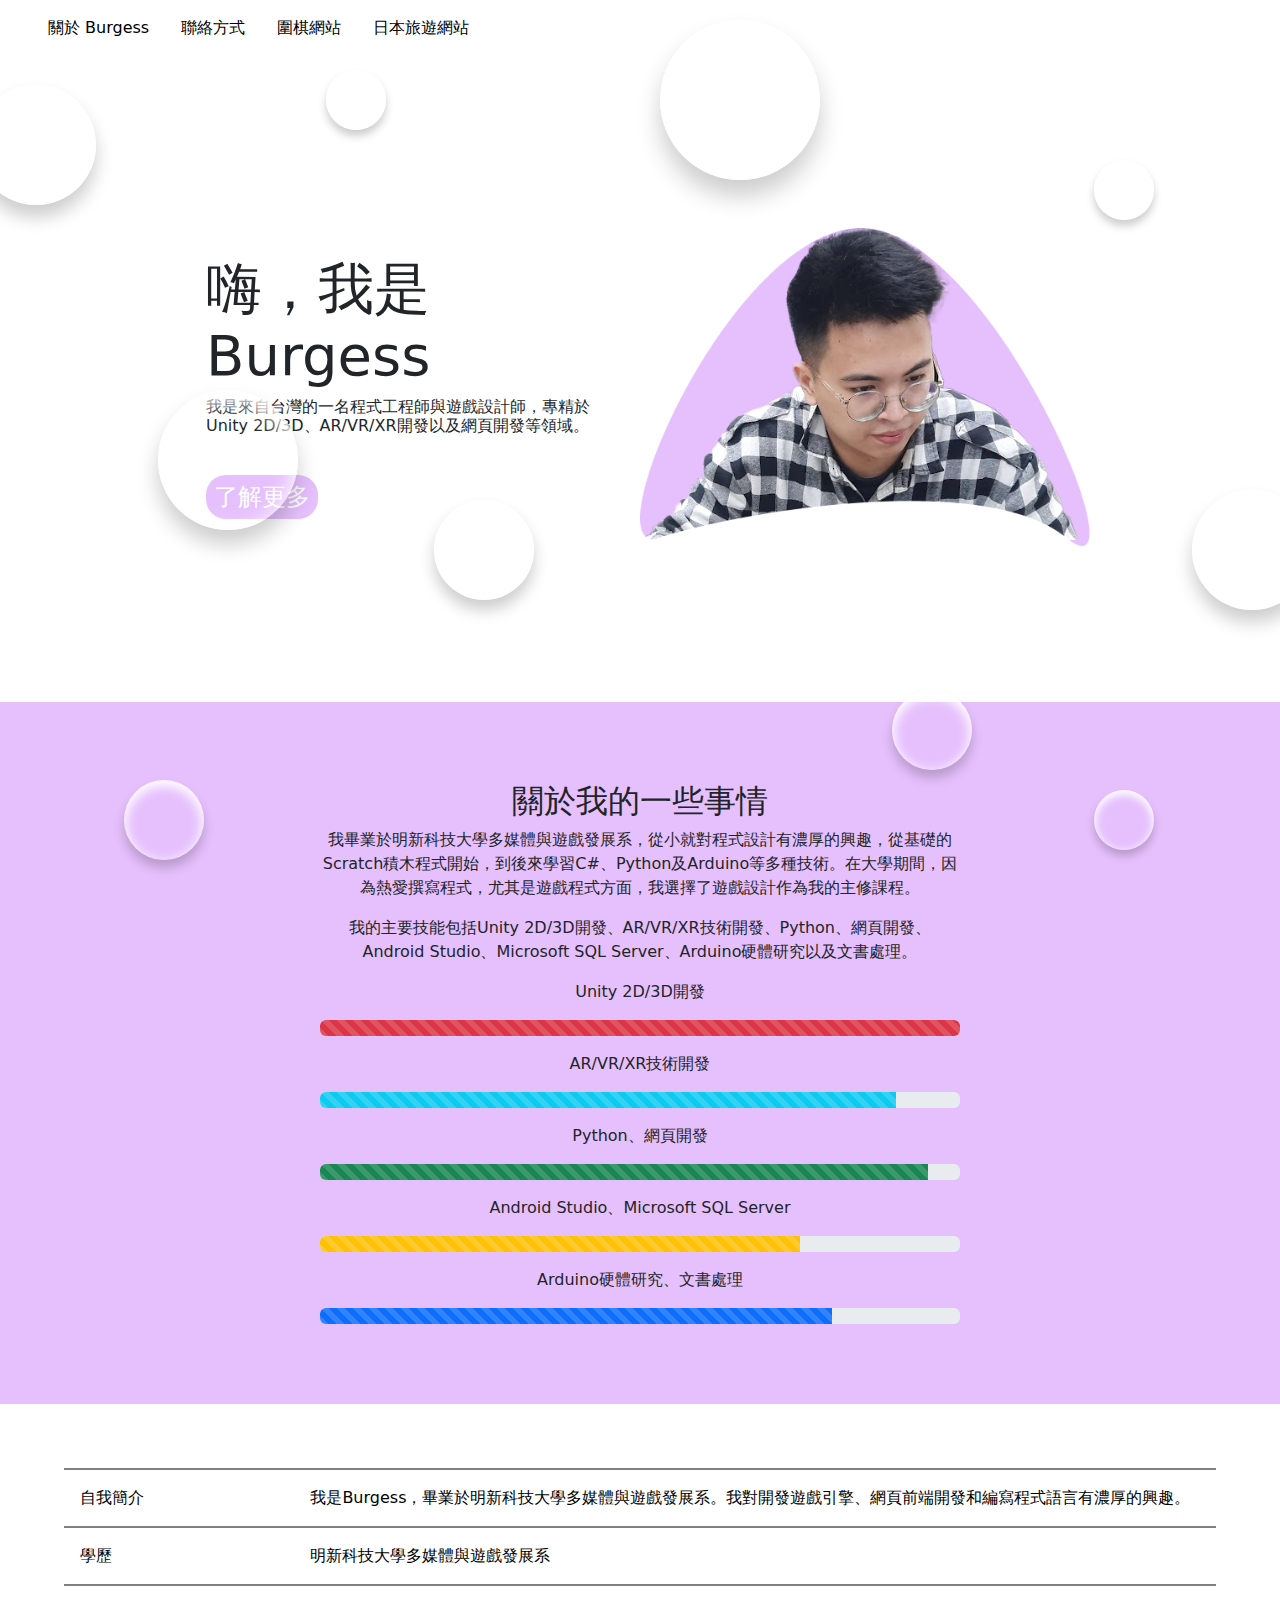
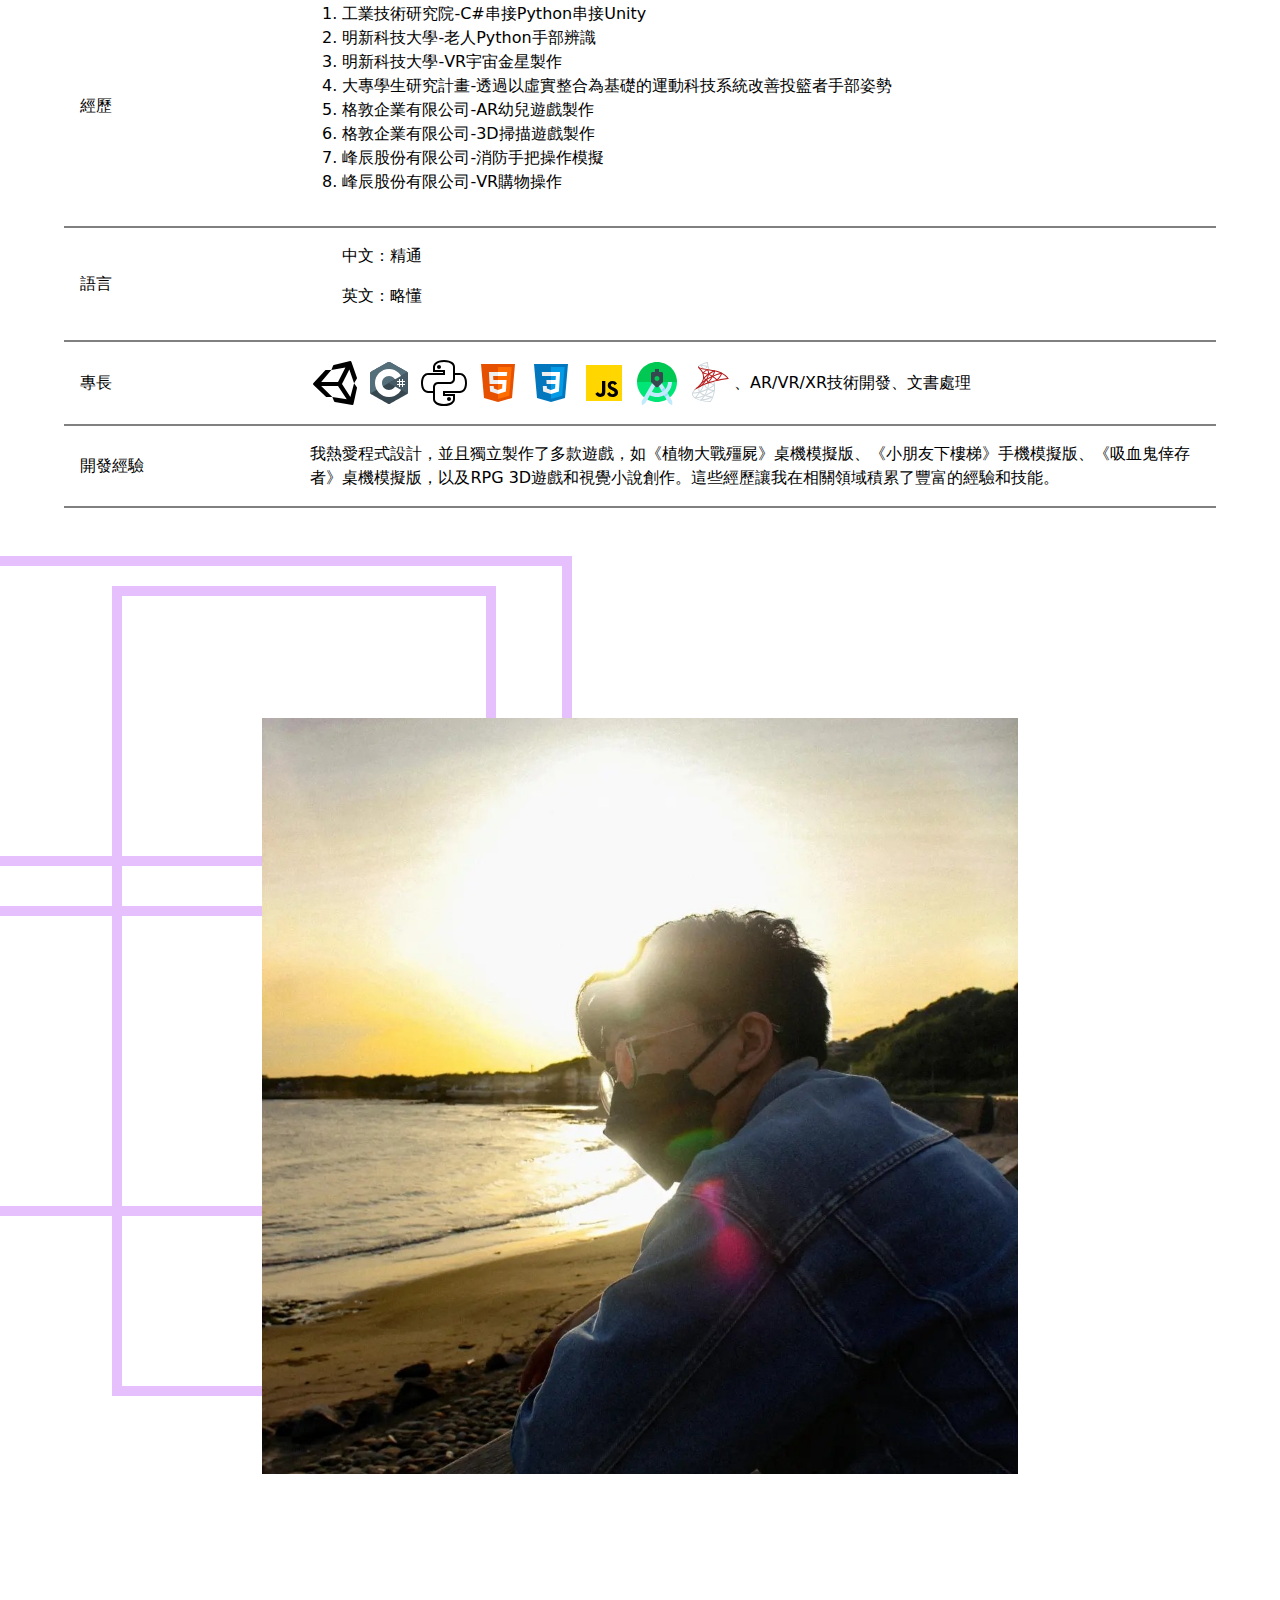
==== index.html @ df5ccbf1 "更新檔案" ====
<!DOCTYPE html>
<html lang="zh-Hant">
  <head>
    <meta charset="UTF-8" />
    <meta name="viewport" content="width=device-width, initial-scale=1.0" />
    <title>Burgess 個人網頁</title>
    <link
      href="https://cdn.jsdelivr.net/npm/bootstrap@5.3.3/dist/css/bootstrap.min.css"
      rel="stylesheet"
      integrity="sha384-QWTKZyjpPEjISv5WaRU9OFeRpok6YctnYmDr5pNlyT2bRjXh0JMhjY6hW+ALEwIH"
      crossorigin="anonymous"
    />
    <link rel="stylesheet" href="./Styles/style.css" />
    <link rel="stylesheet" href="./Styles/bubble.css" />
  </head>
  <body>
    <nav>
      <ul>
        <li><a href="#">關於 Burgess</a></li>
        <li><a href="./contact.html">聯絡方式</a></li>
        <li>
          <a target="_blank" href="./Project/project 1/index.html">圍棋網站</a>
        </li>
        <li>
          <a target="_blank" href="./Project/project 2/index.html"
            >日本旅遊網站</a
          >
        </li>
      </ul>
    </nav>

    <main>
      <div id="background-wrap">
        <div class="bubble x1"></div>
        <div class="bubble x2"></div>
        <div class="bubble x3"></div>
        <div class="bubble x4"></div>
        <div class="bubble x5"></div>
        <div class="bubble x6"></div>
        <div class="bubble x7"></div>
        <div class="bubble x8"></div>
        <div class="bubble x9"></div>
        <div class="bubble x10"></div>
      </div>

      <section class="main-area">
        <div class="info">
          <h1>嗨，我是Burgess</h1>
          <h2>
            我是來自台灣的一名程式工程師與遊戲設計師，專精於Unity
            2D/3D、AR/VR/XR開發以及網頁開發等領域。
          </h2>
          <a href="./contact.html">了解更多</a>
        </div>
        <div class="img-area">
          <img src="./pictures/含背景照片.png" alt="個人照片" />
        </div>
      </section>

      <section class="about-me">
        <section class="description">
          <h2>關於我的一些事情</h2>
          <p>
            我畢業於明新科技大學多媒體與遊戲發展系，從小就對程式設計有濃厚的興趣，從基礎的Scratch積木程式開始，到後來學習C#、Python及Arduino等多種技術。在大學期間，因為熱愛撰寫程式，尤其是遊戲程式方面，我選擇了遊戲設計作為我的主修課程。
          </p>
          <p>
            我的主要技能包括Unity
            2D/3D開發、AR/VR/XR技術開發、Python、網頁開發、Android
            Studio、Microsoft SQL Server、Arduino硬體研究以及文書處理。
          </p>
          <div class="progress-bar-area">
            <p>Unity 2D/3D開發</p>
            <div class="progress">
              <div
                class="progress-bar progress-bar-striped progress-bar-animated bg-danger"
                role="progressbar"
                aria-valuenow="75"
                aria-valuemin="0"
                aria-valuemax="100"
                style="width: 100%"
              ></div>
            </div>
            <p>AR/VR/XR技術開發</p>
            <div class="progress">
              <div
                class="progress-bar progress-bar-striped progress-bar-animated bg-info"
                role="progressbar"
                aria-valuenow="75"
                aria-valuemin="0"
                aria-valuemax="100"
                style="width: 90%"
              ></div>
            </div>
            <p>Python、網頁開發</p>
            <div class="progress">
              <div
                class="progress-bar progress-bar-striped progress-bar-animated bg-success"
                role="progressbar"
                aria-valuenow="75"
                aria-valuemin="0"
                aria-valuemax="100"
                style="width: 95%"
              ></div>
            </div>
            <p>Android Studio、Microsoft SQL Server</p>
            <div class="progress">
              <div
                class="progress-bar progress-bar-striped progress-bar-animated bg-warning"
                role="progressbar"
                aria-valuenow="75"
                aria-valuemin="0"
                aria-valuemax="100"
                style="width: 75%"
              ></div>
            </div>
            <p>Arduino硬體研究、文書處理</p>
            <div class="progress">
              <div
                class="progress-bar progress-bar-striped progress-bar-animated"
                role="progressbar"
                aria-valuenow="75"
                aria-valuemin="0"
                aria-valuemax="100"
                style="width: 80%"
              ></div>
            </div>
          </div>
        </section>
      </section>

      <section class="resume">
        <section class="table">
          <table>
            <tr style="border-top: 2px solid gray">
              <td style="width: 20%">自我簡介</td>
              <td style="width: 80%">
                我是Burgess，畢業於明新科技大學多媒體與遊戲發展系。我對開發遊戲引擎、網頁前端開發和編寫程式語言有濃厚的興趣。
              </td>
            </tr>
            <tr>
              <td>學歷</td>
              <td>明新科技大學多媒體與遊戲發展系</td>
            </tr>
            <tr>
              <td>經歷</td>
              <td>
                <ol>
                  <li>工業技術研究院-C#串接Python串接Unity</li>
                  <li>明新科技大學-老人Python手部辨識</li>
                  <li>明新科技大學-VR宇宙金星製作</li>
                  <li>
                    大專學生研究計畫-透過以虛實整合為基礎的運動科技系統改善投籃者手部姿勢
                  </li>
                  <li>格敦企業有限公司-AR幼兒遊戲製作</li>
                  <li>格敦企業有限公司-3D掃描遊戲製作</li>
                  <li>峰辰股份有限公司-消防手把操作模擬</li>
                  <li>峰辰股份有限公司-VR購物操作</li>
                </ol>
              </td>
            </tr>
            <tr>
              <td>語言</td>
              <td>
                <ul>
                  中文：精通
                </ul>
                <ul>
                  英文：略懂
                </ul>
              </td>
            </tr>
            <tr>
              <td>專長</td>
              <td>
                <img src="./Icons/icons8-unity.svg" alt="Unity" />
                <img src="./Icons/icons8-c.svg" alt="C#" />
                <img src="./Icons/icons8-python.svg" alt="Python" />
                <img src="./Icons/icons8-html-5.svg" alt="HTML5" />
                <img src="./Icons/icons8-css3.svg" alt="CSS" />
                <img src="./Icons/icons8-javascript.svg" alt="JavaScript" />
                <img
                  src="./Icons/icons8-android-studio.svg"
                  alt="Android-Studio"
                />
                <img
                  src="./Icons/icons8-microsoft-sql-server.svg"
                  alt="Microsoft-SQL-Server"
                />、AR/VR/XR技術開發、文書處理
              </td>
            </tr>
            <tr>
              <td>開發經驗</td>
              <td>
                我熱愛程式設計，並且獨立製作了多款遊戲，如《植物大戰殭屍》桌機模擬版、《小朋友下樓梯》手機模擬版、《吸血鬼倖存者》桌機模擬版，以及RPG
                3D遊戲和視覺小說創作。這些經歷讓我在相關領域積累了豐富的經驗和技能。
              </td>
            </tr>
          </table>
        </section>
        <section class="picture">
          <img
            src="./pictures/294905944_3214419738872787_755026862871701710_n.jpg"
            alt="個人照片"
          />
          <div class="greenRect1"></div>
          <div class="greenRect2"></div>
          <div class="greenRect3"></div>
        </section>
      </section>
    </main>

    <script
      src="https://cdn.jsdelivr.net/npm/bootstrap@5.3.3/dist/js/bootstrap.bundle.min.js"
      integrity="sha384-YvpcrYf0tY3lHB60NNkmXc5s9fDVZLESaAA55NDzOxhy9GkcIdslK1eN7N6jIeHz"
      crossorigin="anonymous"
    ></script>
    <script src="./app.js"></script>
  </body>
</html>
---- Styles/style.css ----
* {
  margin: 0;
  padding: 0;
  box-sizing: 0;
}

h1,
h2,
h3,
h4,
h5,
h6 {
  font-weight: normal;
}

body {
  overflow-x: hidden;
}
body nav {
  background-color: white;
  position: sticky;
  top: 0;
  z-index: 5;
}
body nav ul {
  display: flex;
}
body nav ul li {
  list-style-type: none;
  margin: 1rem;
}
body nav ul li a {
  color: black;
  text-decoration: none;
  transition: all 0.1s ease;
}
body nav ul li a:hover {
  color: rgb(230, 192, 253);
}
body main section.main-area {
  min-height: 70vh;
  background-color: white;
  display: flex;
  flex-wrap: wrap;
  justify-content: center;
  align-items: center;
}
body main section.main-area div.info {
  flex-basis: 450px;
  padding: 1rem;
}
body main section.main-area div.info h1 {
  font-size: 3.5rem;
}
body main section.main-area div.info h2 {
  font-size: 1rem;
}
body main section.main-area div.info a {
  color: white;
  background-color: rgb(230, 192, 253);
  padding: 0.25rem 0.5rem;
  font-size: 1.5rem;
  border-radius: 20px;
  display: inline-block;
  margin-top: 2rem;
  text-decoration: none;
  transition: all 0.2s ease;
}
body main section.main-area div.info a:hover {
  transform: scale(1.2);
}
body main section.main-area div.img-area {
  flex-basis: 450px;
}
body main section.main-area div.img-area img {
  width: 100%;
}
body main section.about-me {
  background-color: rgb(230, 192, 253);
  padding: 5rem 0rem;
  display: flex;
  justify-content: center;
}
body main section.about-me section.description {
  width: 50%;
  text-align: center;
}
body main section.about-me section.description h2 {
  font-size: 2rem;
}
body main section.about-me section.description .progress-bar-area p {
  margin-top: 1rem;
}
body main section.resume {
  display: flex;
  flex-wrap: wrap;
  padding: 2rem;
}
body main section.resume section.table {
  flex: 5 0 500px;
  padding: 2rem;
}
body main section.resume section.table table {
  --bs-table-bg: none;
  border-collapse: collapse;
}
body main section.resume section.table table tr {
  border-bottom: 2px solid gray;
  transition: all 0.2s ease;
}
body main section.resume section.table table tr:hover {
  background-color: rgb(230, 192, 253);
}
body main section.resume section.table table tr td {
  padding: 1rem;
}
body main section.resume section.picture {
  flex: 1 1 500px;
  display: flex;
  justify-content: center;
  align-items: center;
  position: relative;
}
body main section.resume section.picture img {
  height: 70%;
}
body main section.resume section.picture div.greenRect1 {
  width: 30vw;
  height: 90vh;
  border: 10px solid rgb(230, 192, 253);
  position: absolute;
  top: 30px;
  left: 80px;
  z-index: -1;
}
body main section.resume section.picture div.greenRect2 {
  width: 50vw;
  height: 40vh;
  border: 10px solid rgb(230, 192, 253);
  position: absolute;
  top: 300px;
  left: -300px;
  z-index: -1;
}
body main section.resume section.picture div.greenRect3 {
  width: 50vw;
  height: 40vh;
  border: 10px solid rgb(230, 192, 253);
  position: absolute;
  top: 0px;
  left: -100px;
  z-index: -1;
}

@media screen and (max-width: 800px) {
  body main section.about-me section.description {
    width: 80%;
  }
  body main section.resume {
    overflow-x: auto;
  }
  body main section.resume section.picture img {
    height: auto;
    max-width: 100%;
  }
  body main section.resume section.picture div.greenRect1,
  body main section.resume section.picture div.greenRect2,
  body main section.resume section.picture div.greenRect3 {
    display: none;
  }
}
@media screen and (max-width: 500px) {
  body nav {
    position: static;
  }
  body nav ul {
    flex-direction: column;
  }
}/*# sourceMappingURL=style.css.map */
---- Styles/bubble.css ----
#background-wrap {
  position: fixed;
  bottom: 0;
  top: 0;
  right: 0;
  left: 0;
  z-index: 10;
  pointer-events: none;
}

.bubble {
  width: 200px;
  height: 200px;
  border-radius: 50%;
  position: absolute;
  box-shadow: 0 20px 30px rgba(0, 0, 0, 0.2),
    inset 0px 10px 30px 5px rgba(255, 255, 255, 1);
}

@keyframes animateBubble {
  0% {
    margin-top: 1000px;
  }
  100% {
    margin-top: -100%;
  }
}

@keyframes sideWays {
  0% {
    margin-left: 0px;
  }
  100% {
    margin-left: 50px;
  }
}

.x1 {
  animation: animateBubble 25s linear infinite,
    sideWays 2s ease-in-out infinite alternate;
  left: -5%;
  top: 5%;
  transform: scale(0.6);
}

.x2 {
  animation: animateBubble 20s linear infinite,
    sideWays 4s ease-in-out infinite alternate;
  left: 5%;
  top: 80%;
  transform: scale(0.4);
}
.x3 {
  animation: animateBubble 28s linear infinite,
    sideWays 2s ease-in-out infinite alternate;
  left: 10%;
  top: 40%;
  transform: scale(0.7);
}
.x4 {
  animation: animateBubble 22s linear infinite,
    sideWays 3s ease-in-out infinite alternate;
  left: 20%;
  top: 0%;
  transform: scale(0.3);
}
.x5 {
  animation: animateBubble 29s linear infinite,
    sideWays 4s ease-in-out infinite alternate;
  left: 30%;
  top: 50%;
  transform: scale(0.5);
}
.x6 {
  animation: animateBubble 21s linear infinite,
    sideWays 2s ease-in-out infinite alternate;
  left: 50%;
  top: 0%;
  transform: scale(0.8);
}
.x7 {
  animation: animateBubble 20s linear infinite,
    sideWays 2s ease-in-out infinite alternate;
  left: 65%;
  top: 70%;
  transform: scale(0.4);
}
.x8 {
  animation: animateBubble 22s linear infinite,
    sideWays 3s ease-in-out infinite alternate;
  left: 80%;
  top: 10%;
  transform: scale(0.3);
}
.x9 {
  animation: animateBubble 29s linear infinite,
    sideWays 4s ease-in-out infinite alternate;
  left: 90%;
  top: 50%;
  transform: scale(0.6);
}
.x10 {
  animation: animateBubble 26s linear infinite,
    sideWays 2s ease-in-out infinite alternate;
  left: 80%;
  top: 80%;
  transform: scale(0.3);
}
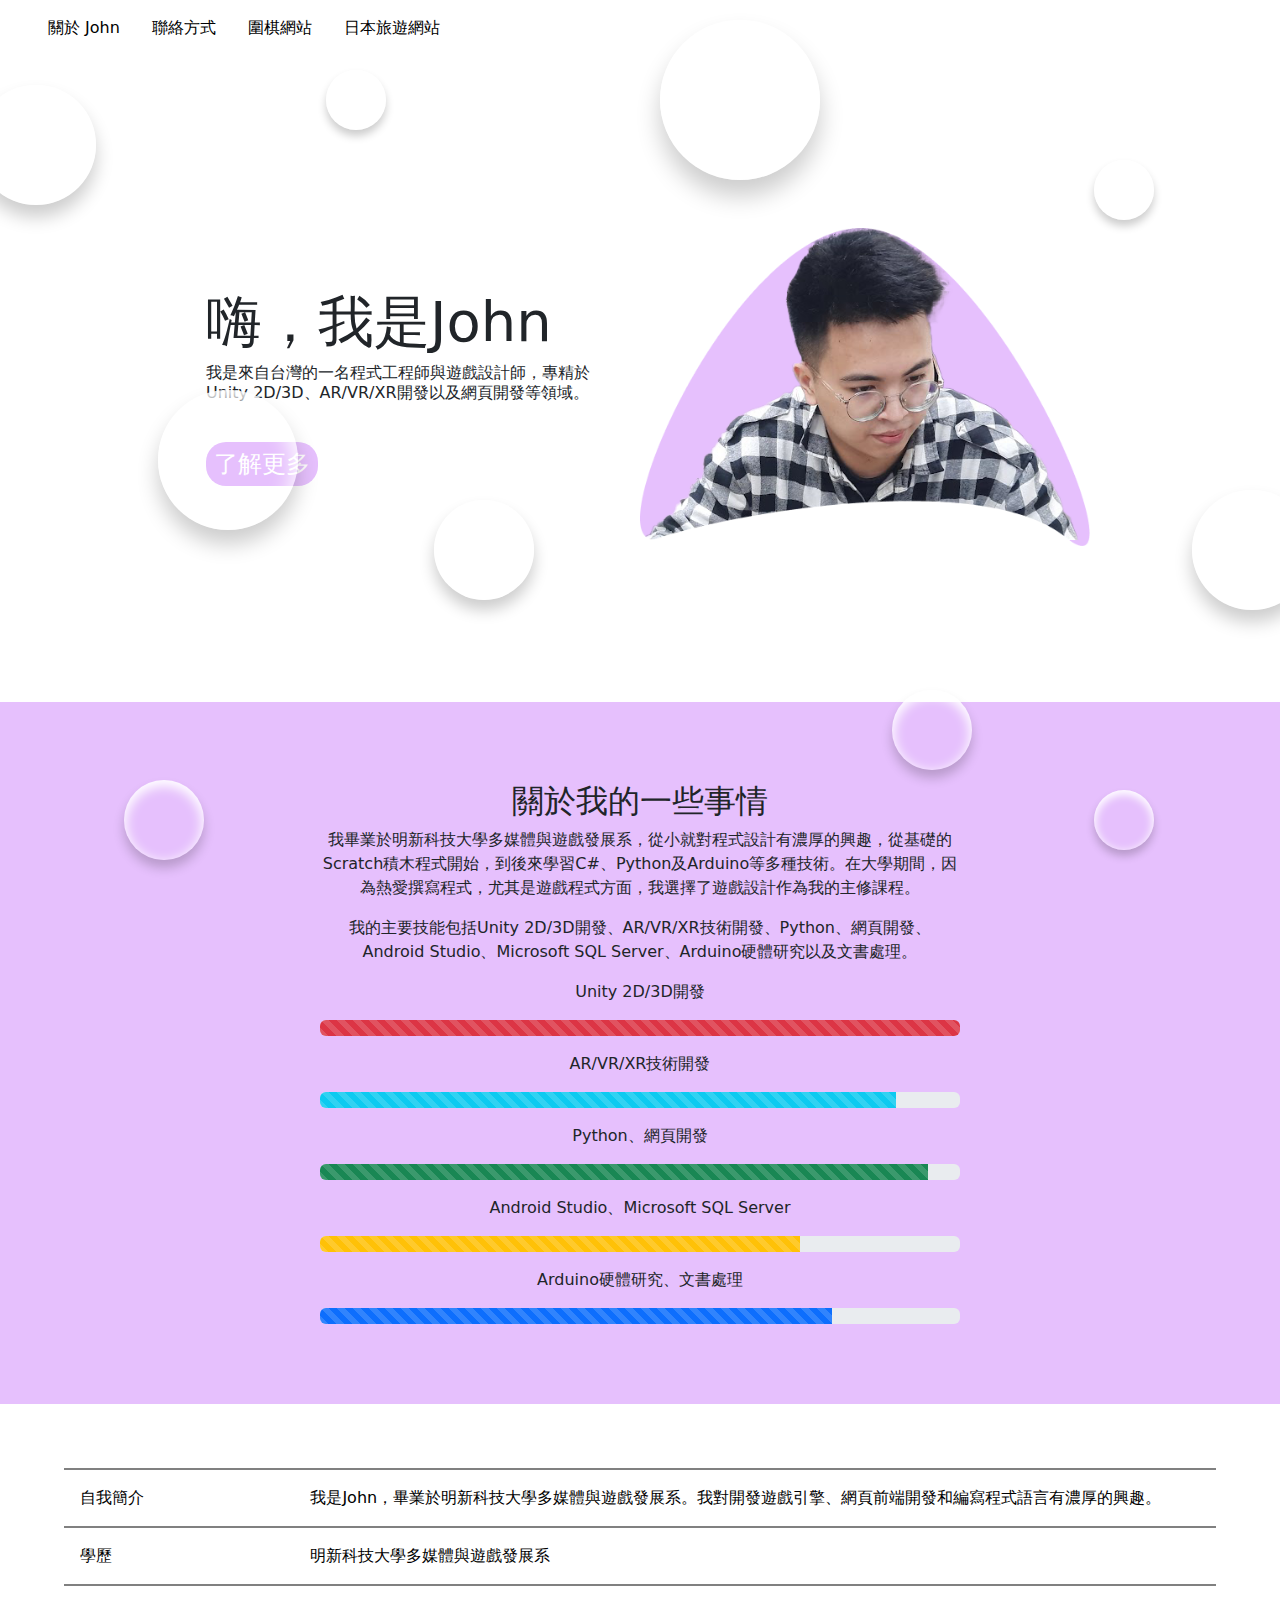
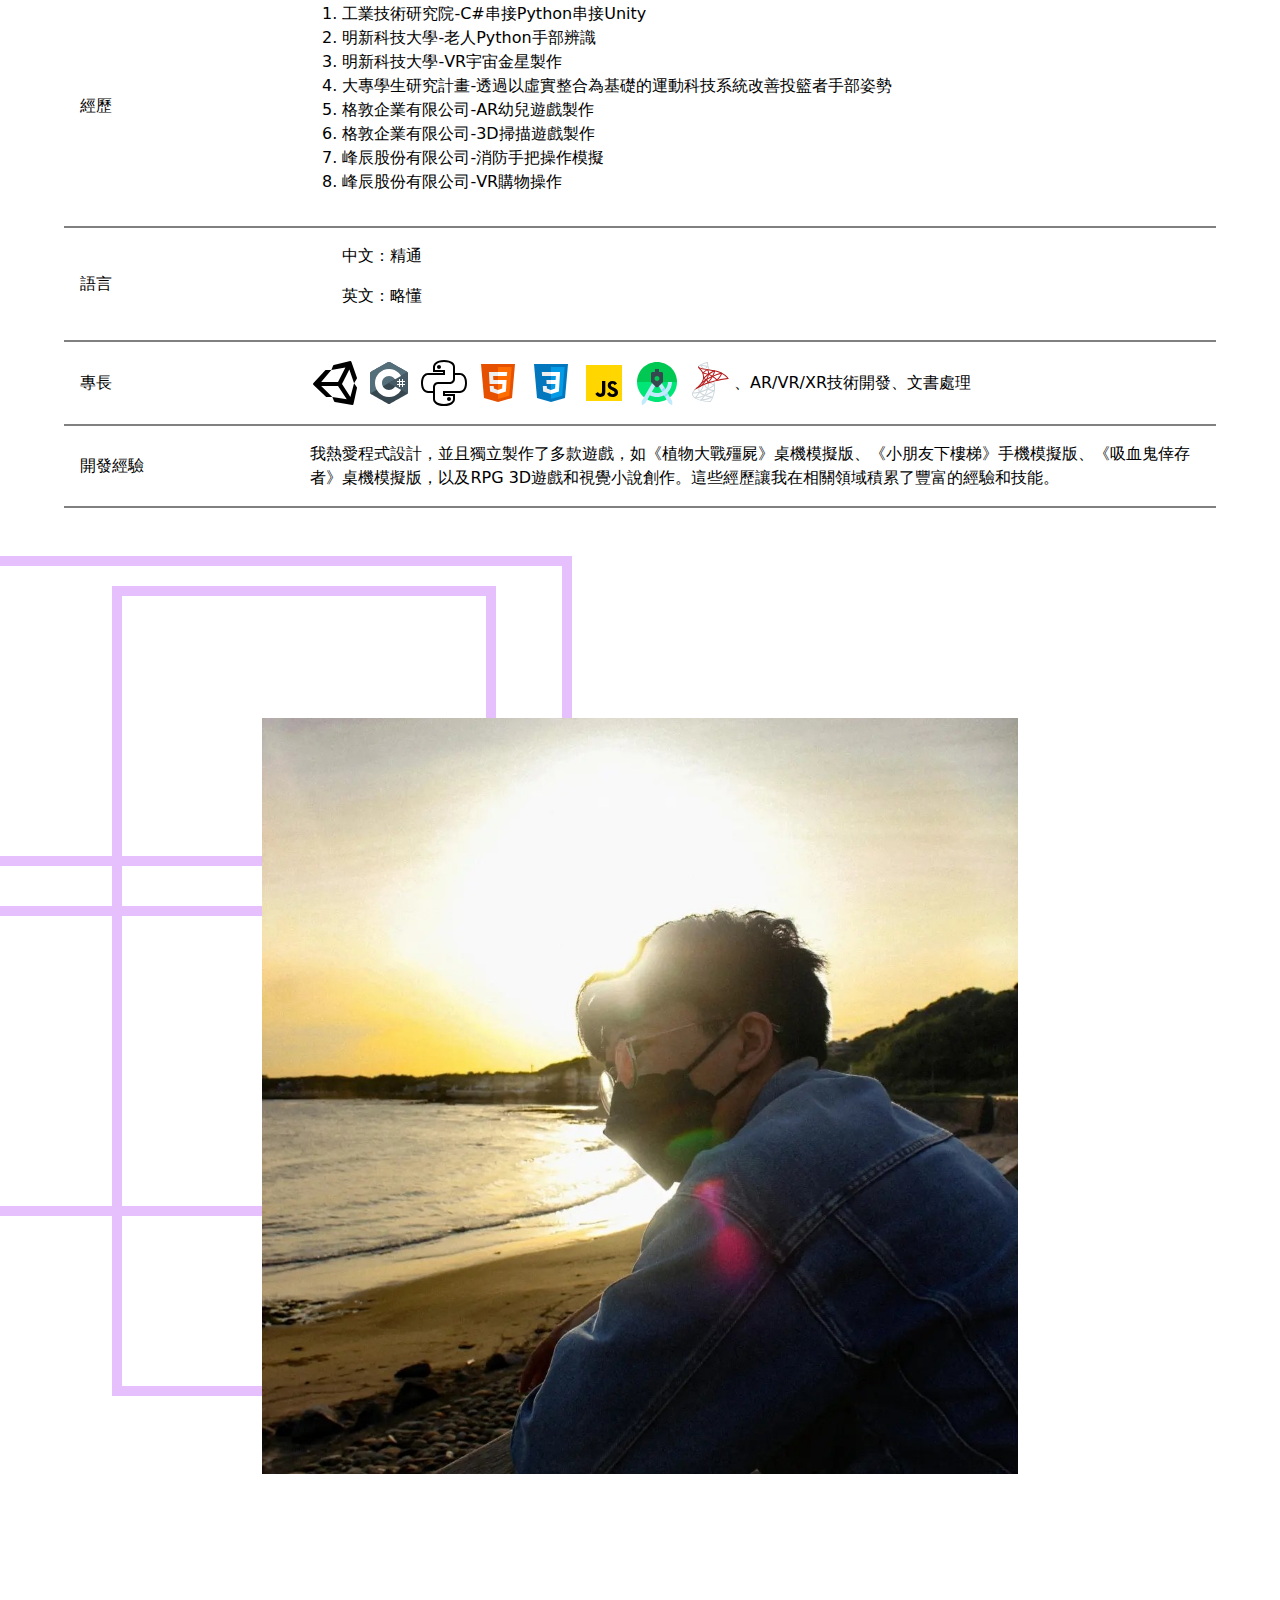
==== commit a567e84d: "變更名字" ====
--- a/index.html
+++ b/index.html
@@ -3,7 +3,7 @@
   <head>
     <meta charset="UTF-8" />
     <meta name="viewport" content="width=device-width, initial-scale=1.0" />
-    <title>Burgess 個人網頁</title>
+    <title>John 個人網頁</title>
     <link
       href="https://cdn.jsdelivr.net/npm/bootstrap@5.3.3/dist/css/bootstrap.min.css"
       rel="stylesheet"
@@ -16,7 +16,7 @@
   <body>
     <nav>
       <ul>
-        <li><a href="#">關於 Burgess</a></li>
+        <li><a href="#">關於 John</a></li>
         <li><a href="./contact.html">聯絡方式</a></li>
         <li>
           <a target="_blank" href="./Project/project 1/index.html">圍棋網站</a>
@@ -45,7 +45,7 @@
 
       <section class="main-area">
         <div class="info">
-          <h1>嗨，我是Burgess</h1>
+          <h1>嗨，我是John</h1>
           <h2>
             我是來自台灣的一名程式工程師與遊戲設計師，專精於Unity
             2D/3D、AR/VR/XR開發以及網頁開發等領域。
@@ -134,7 +134,7 @@
             <tr style="border-top: 2px solid gray">
               <td style="width: 20%">自我簡介</td>
               <td style="width: 80%">
-                我是Burgess，畢業於明新科技大學多媒體與遊戲發展系。我對開發遊戲引擎、網頁前端開發和編寫程式語言有濃厚的興趣。
+                我是John，畢業於明新科技大學多媒體與遊戲發展系。我對開發遊戲引擎、網頁前端開發和編寫程式語言有濃厚的興趣。
               </td>
             </tr>
             <tr>
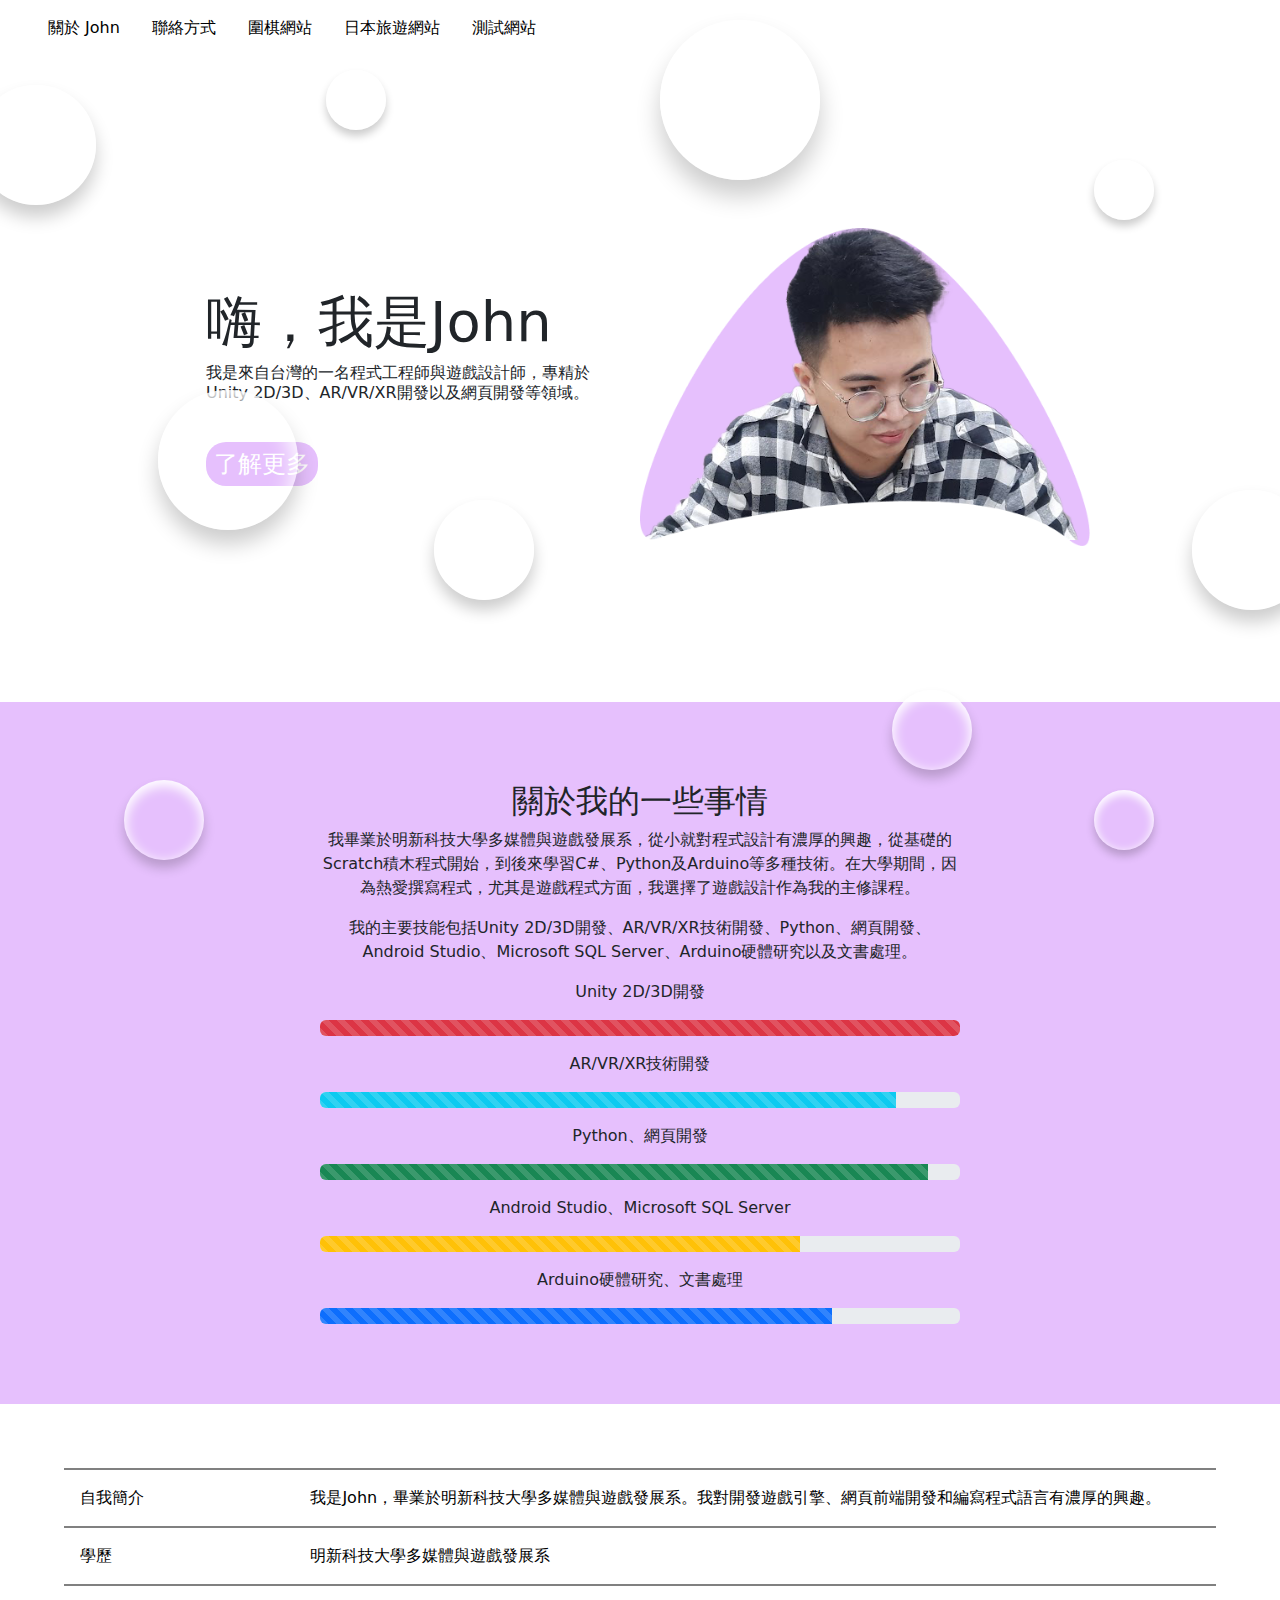
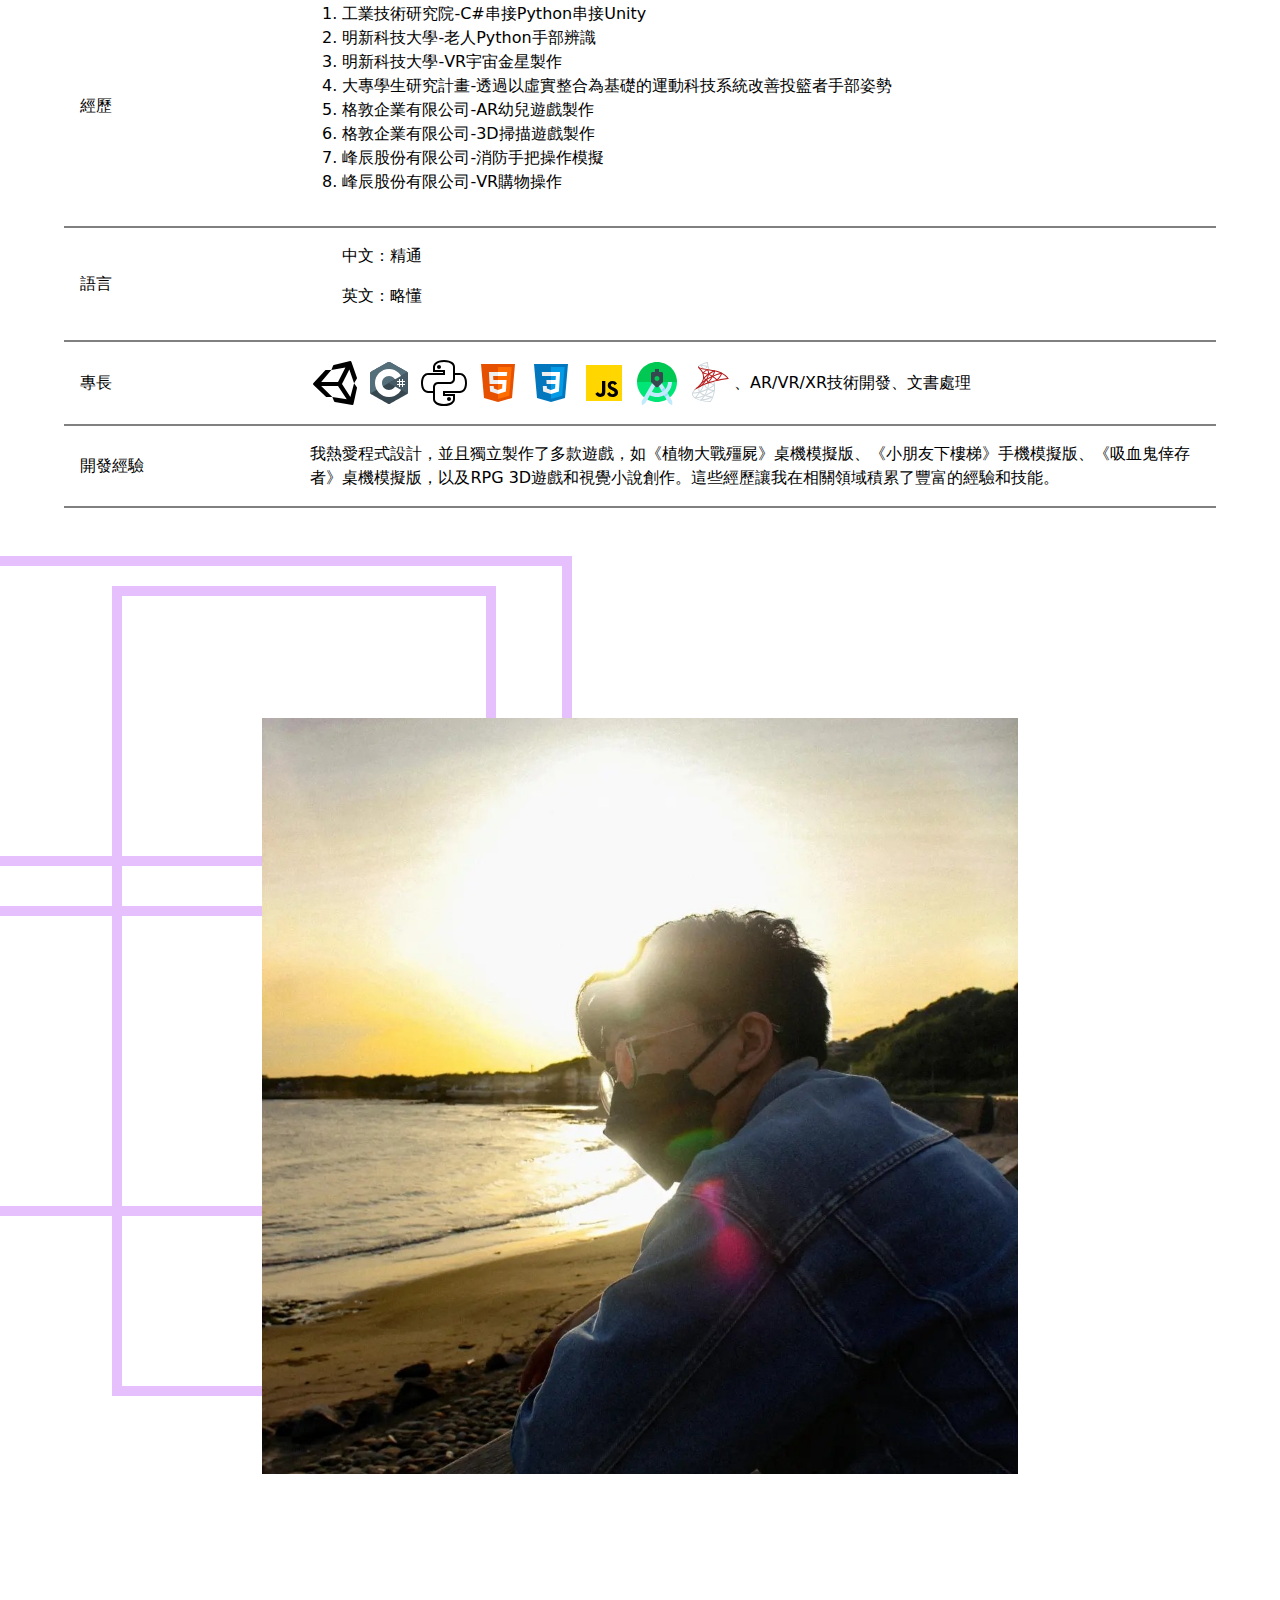
==== commit a5117a67: "首頁新增" ====
--- a/index.html
+++ b/index.html
@@ -26,6 +26,9 @@
             >日本旅遊網站</a
           >
         </li>
+        <li>
+          <a target="_blank" href="./Project/project 3/index.html">測試網站</a>
+        </li>
       </ul>
     </nav>
 
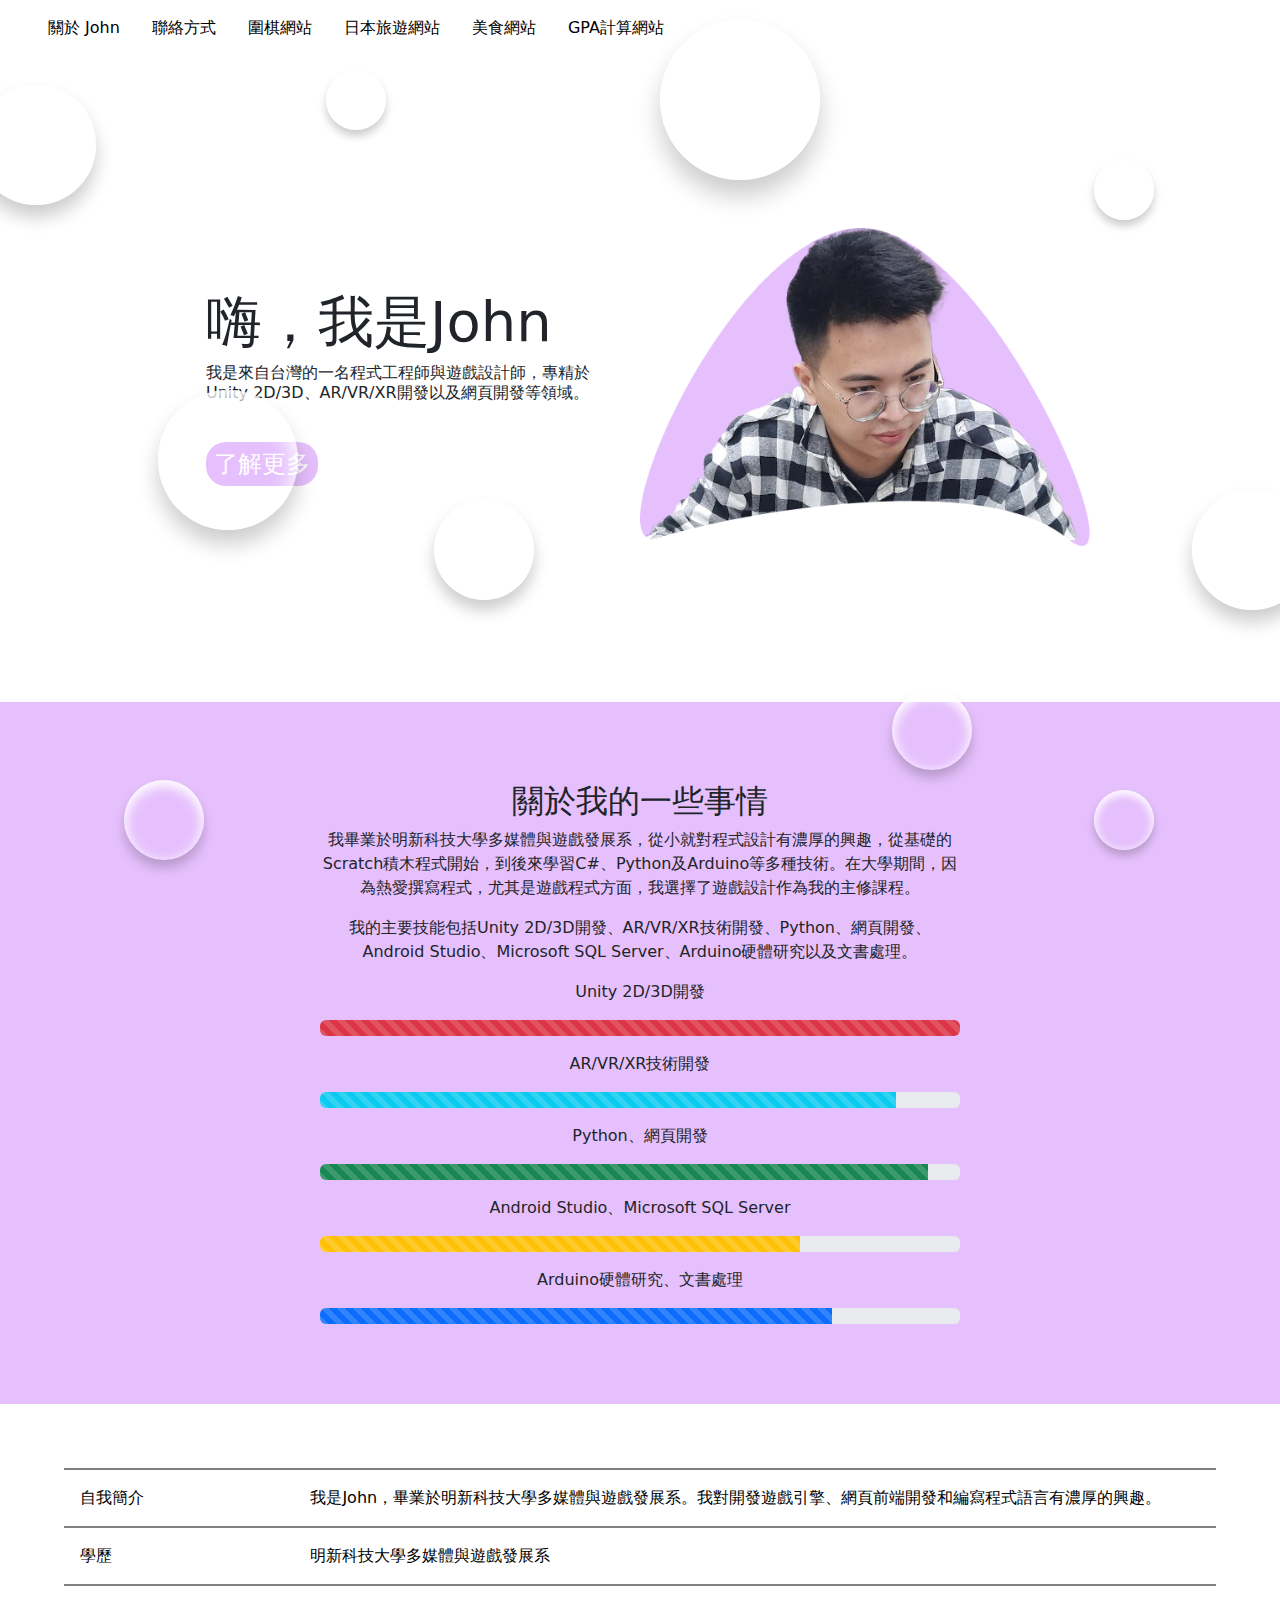
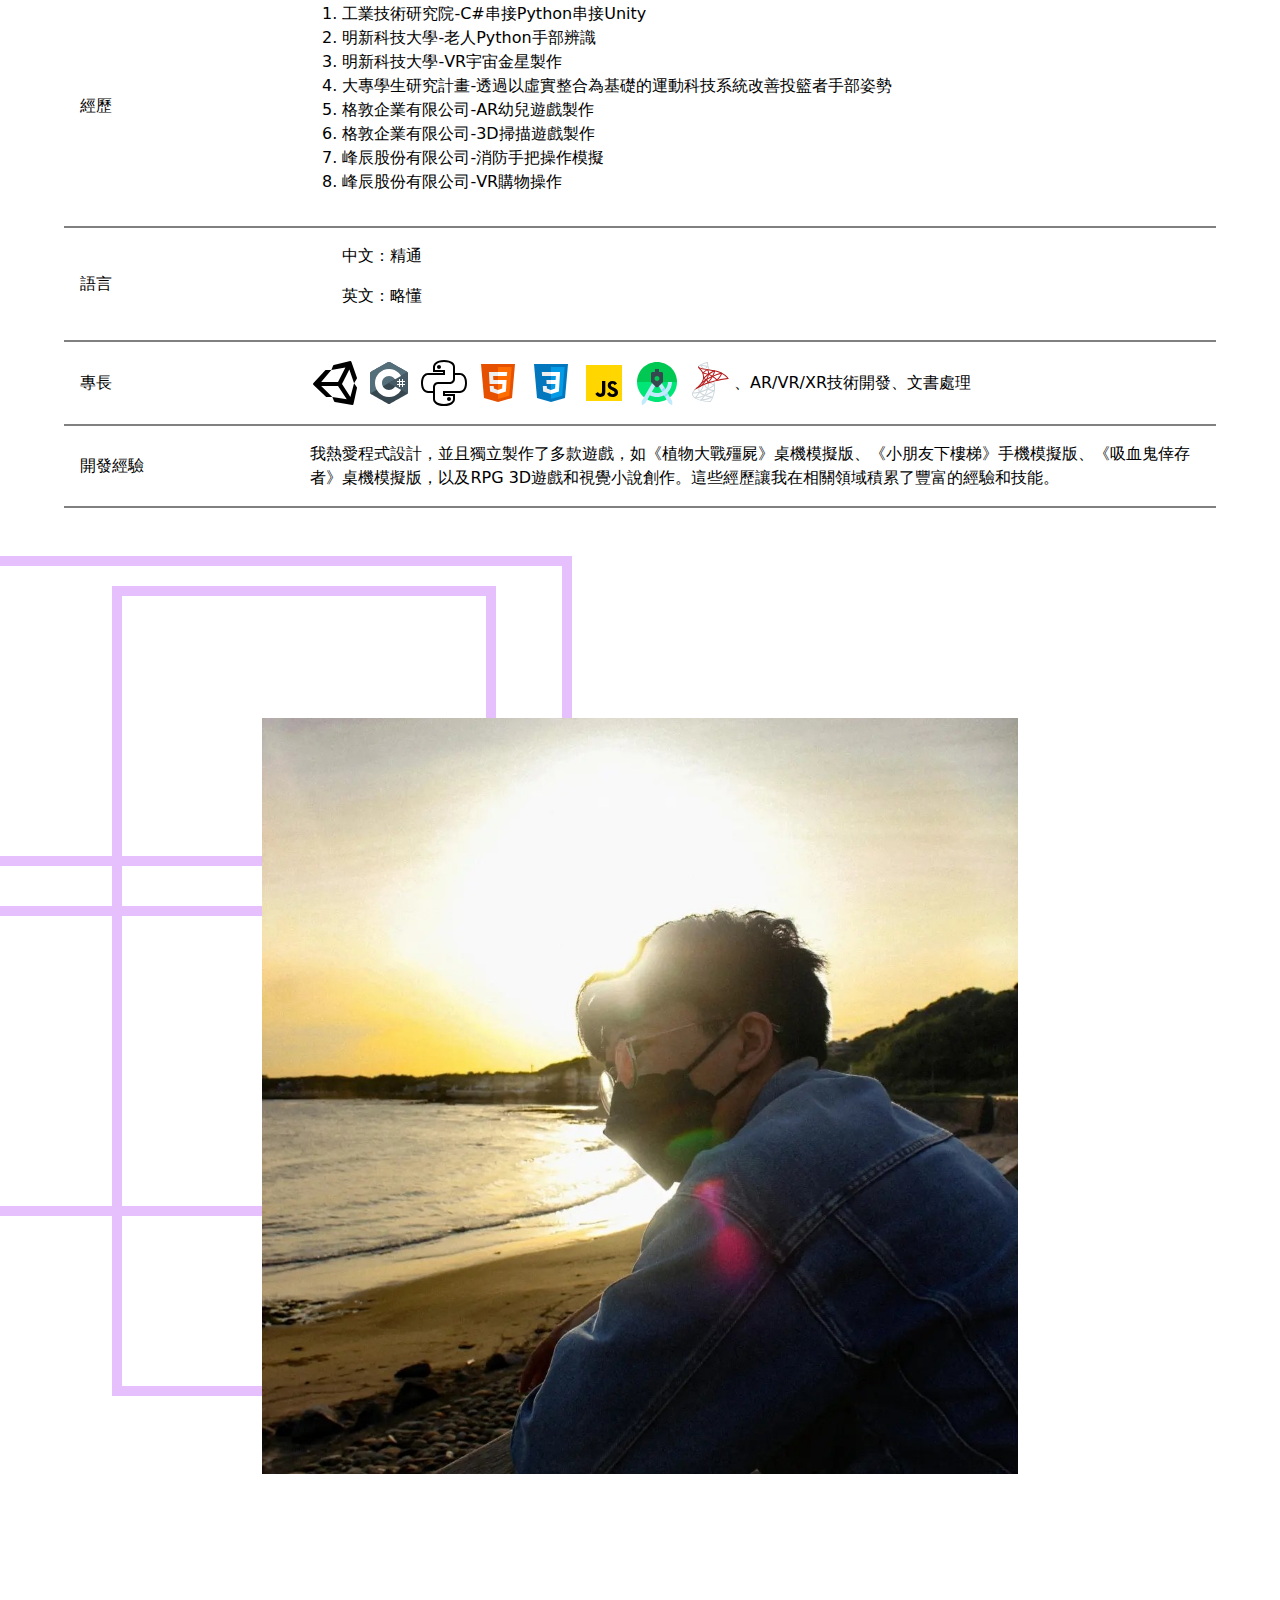
==== commit 4235ea4e: "新增專案四" ====
--- a/index.html
+++ b/index.html
@@ -27,7 +27,12 @@
           >
         </li>
         <li>
-          <a target="_blank" href="./Project/project 3/index.html">測試網站</a>
+          <a target="_blank" href="./Project/project 3/index.html">美食網站</a>
+        </li>
+        <li>
+          <a target="_blank" href="./Project/project 4/index.html"
+            >GPA計算網站</a
+          >
         </li>
       </ul>
     </nav>
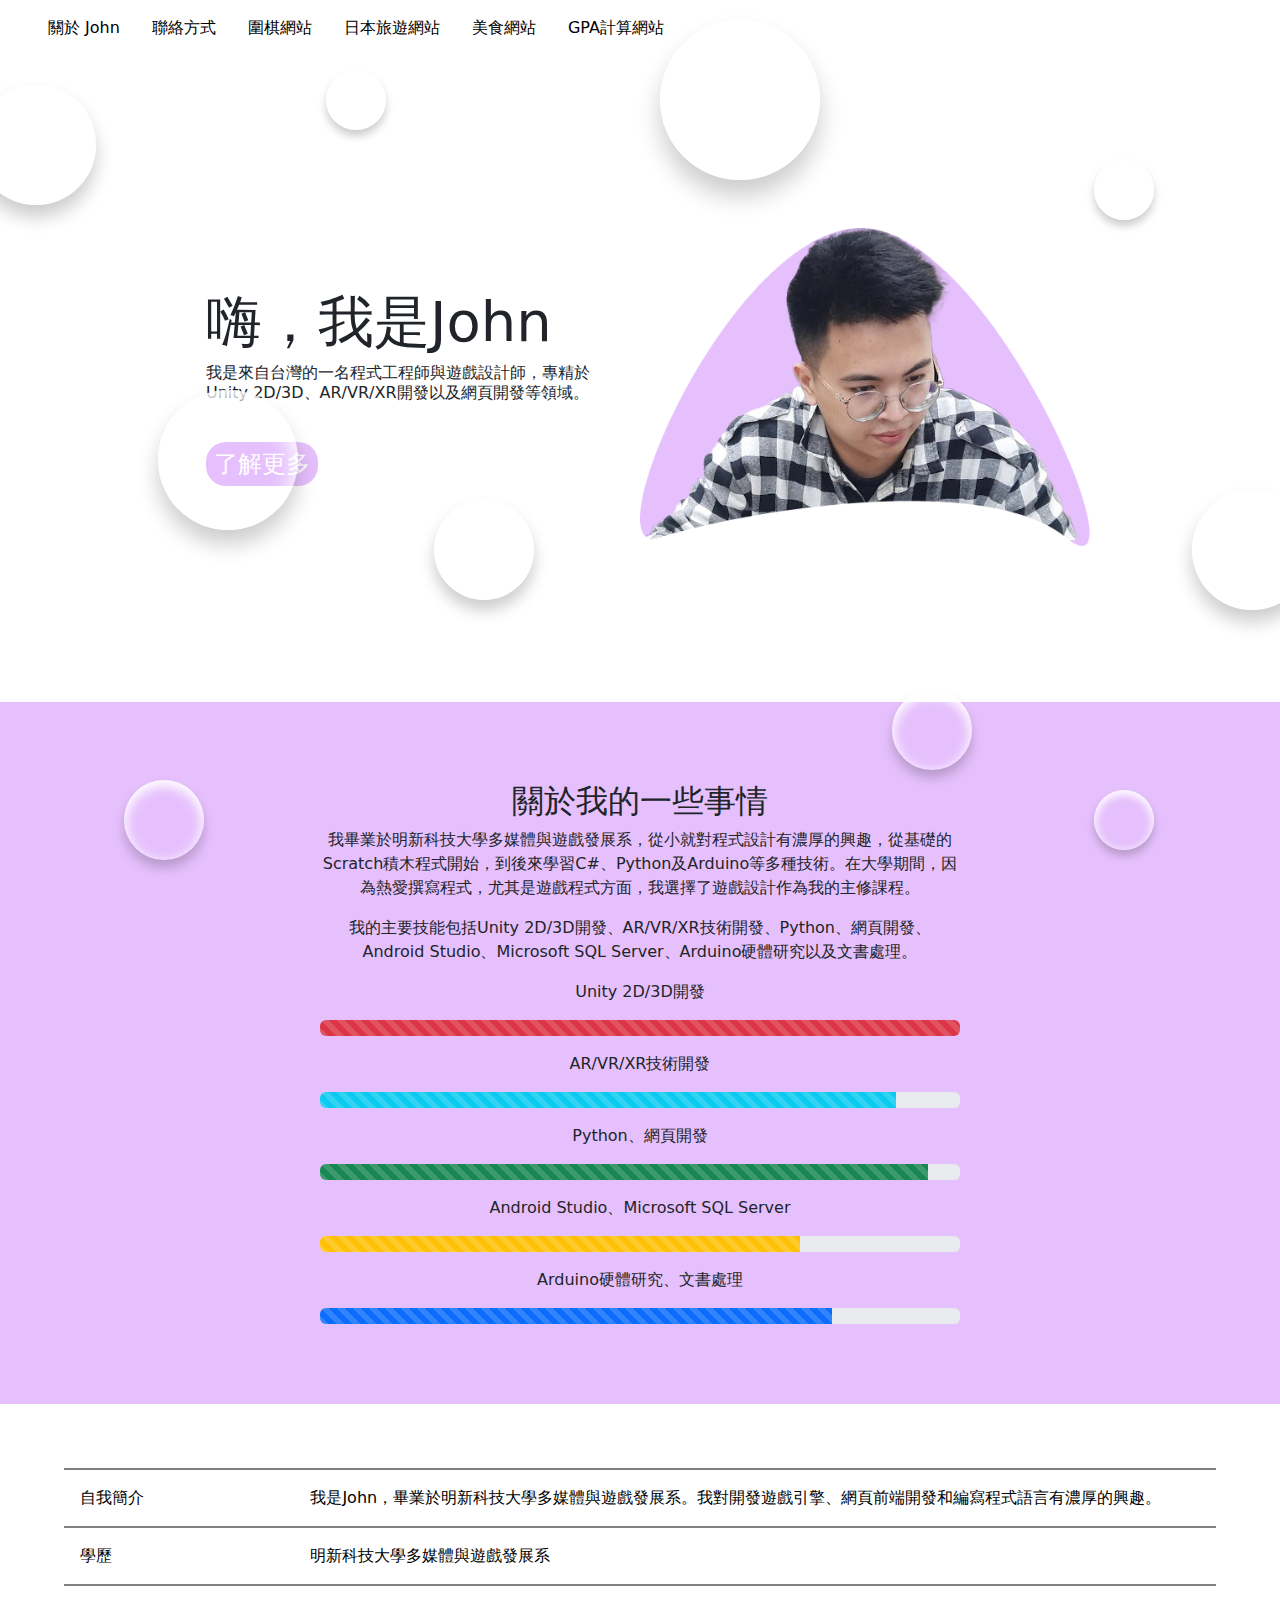
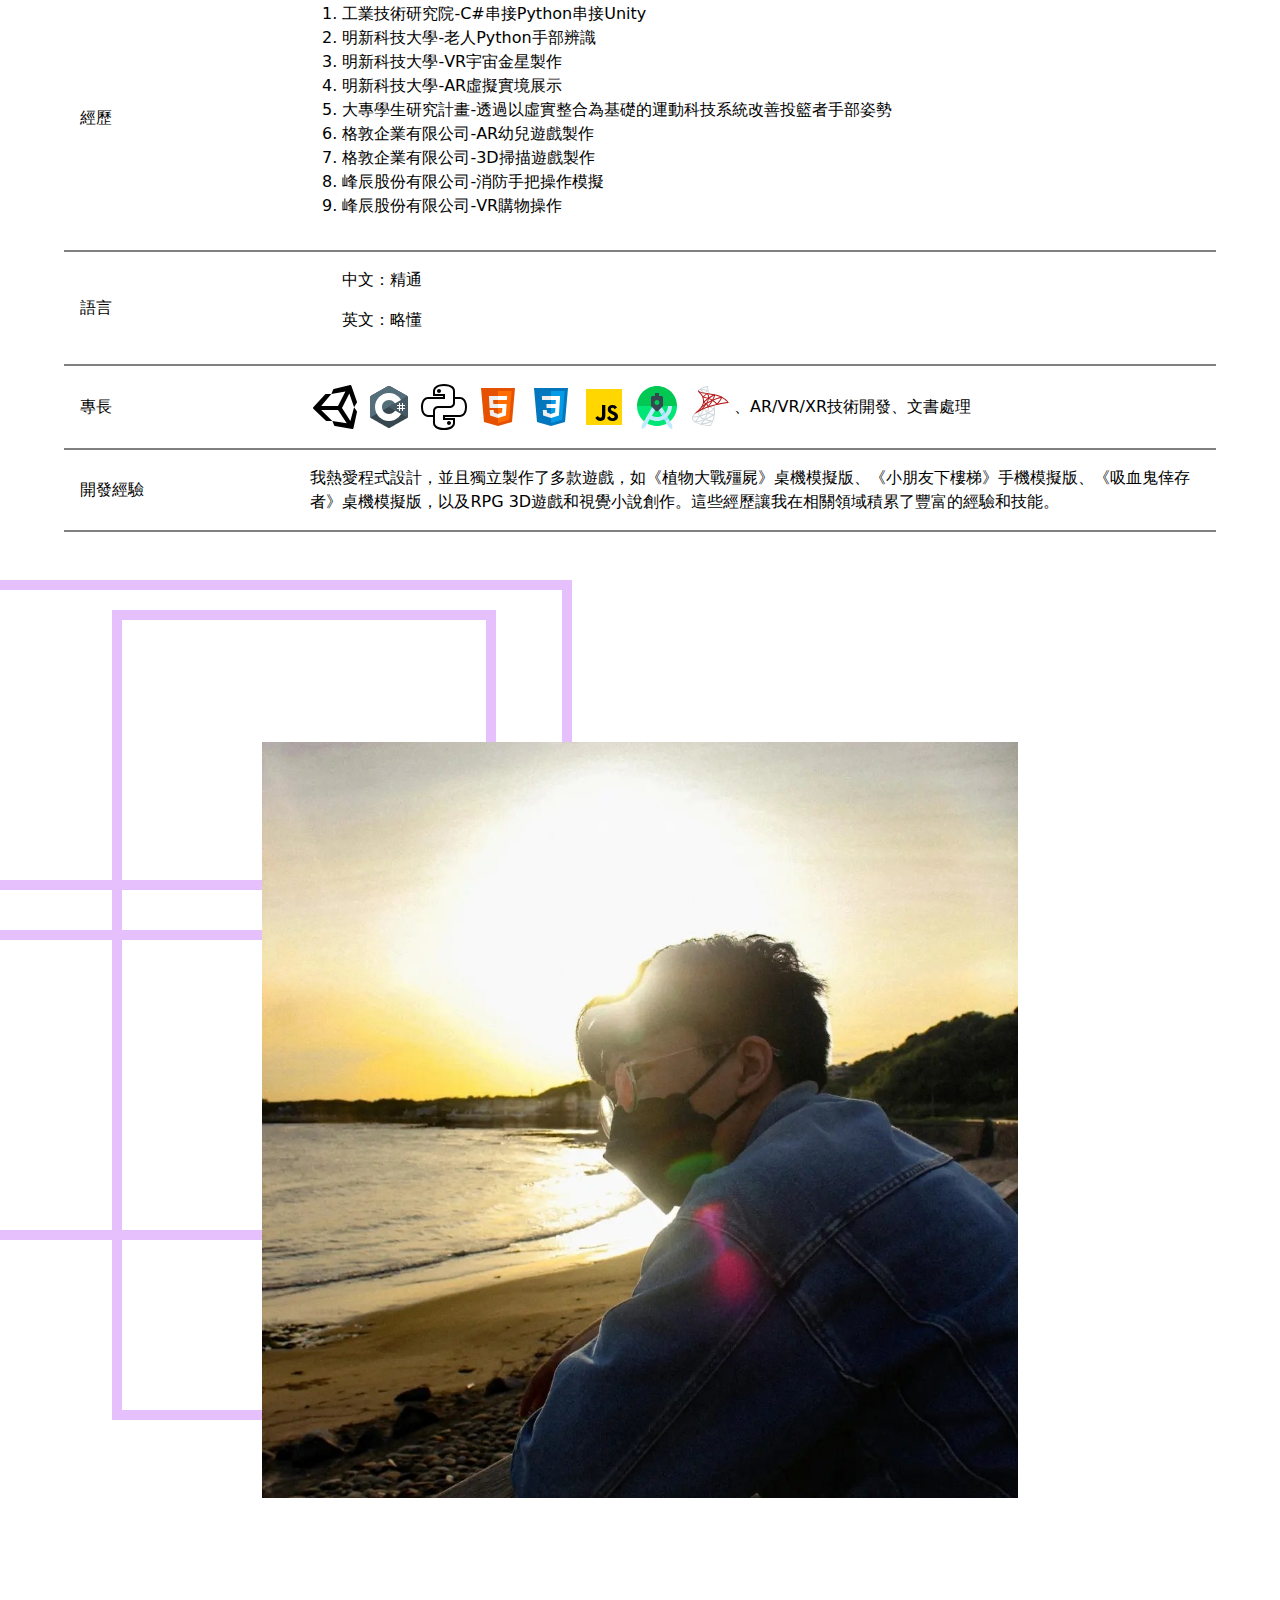
==== commit afbb4be9: "更新首頁" ====
--- a/index.html
+++ b/index.html
@@ -36,7 +36,6 @@
         </li>
       </ul>
     </nav>
-
     <main>
       <div id="background-wrap">
         <div class="bubble x1"></div>
@@ -50,7 +49,6 @@
         <div class="bubble x9"></div>
         <div class="bubble x10"></div>
       </div>
-
       <section class="main-area">
         <div class="info">
           <h1>嗨，我是John</h1>
@@ -64,7 +62,6 @@
           <img src="./pictures/含背景照片.png" alt="個人照片" />
         </div>
       </section>
-
       <section class="about-me">
         <section class="description">
           <h2>關於我的一些事情</h2>
@@ -135,7 +132,6 @@
           </div>
         </section>
       </section>
-
       <section class="resume">
         <section class="table">
           <table>
@@ -156,6 +152,7 @@
                   <li>工業技術研究院-C#串接Python串接Unity</li>
                   <li>明新科技大學-老人Python手部辨識</li>
                   <li>明新科技大學-VR宇宙金星製作</li>
+                  <li>明新科技大學-AR虛擬實境展示</li>
                   <li>
                     大專學生研究計畫-透過以虛實整合為基礎的運動科技系統改善投籃者手部姿勢
                   </li>
@@ -216,7 +213,6 @@
         </section>
       </section>
     </main>
-
     <script
       src="https://cdn.jsdelivr.net/npm/bootstrap@5.3.3/dist/js/bootstrap.bundle.min.js"
       integrity="sha384-YvpcrYf0tY3lHB60NNkmXc5s9fDVZLESaAA55NDzOxhy9GkcIdslK1eN7N6jIeHz"
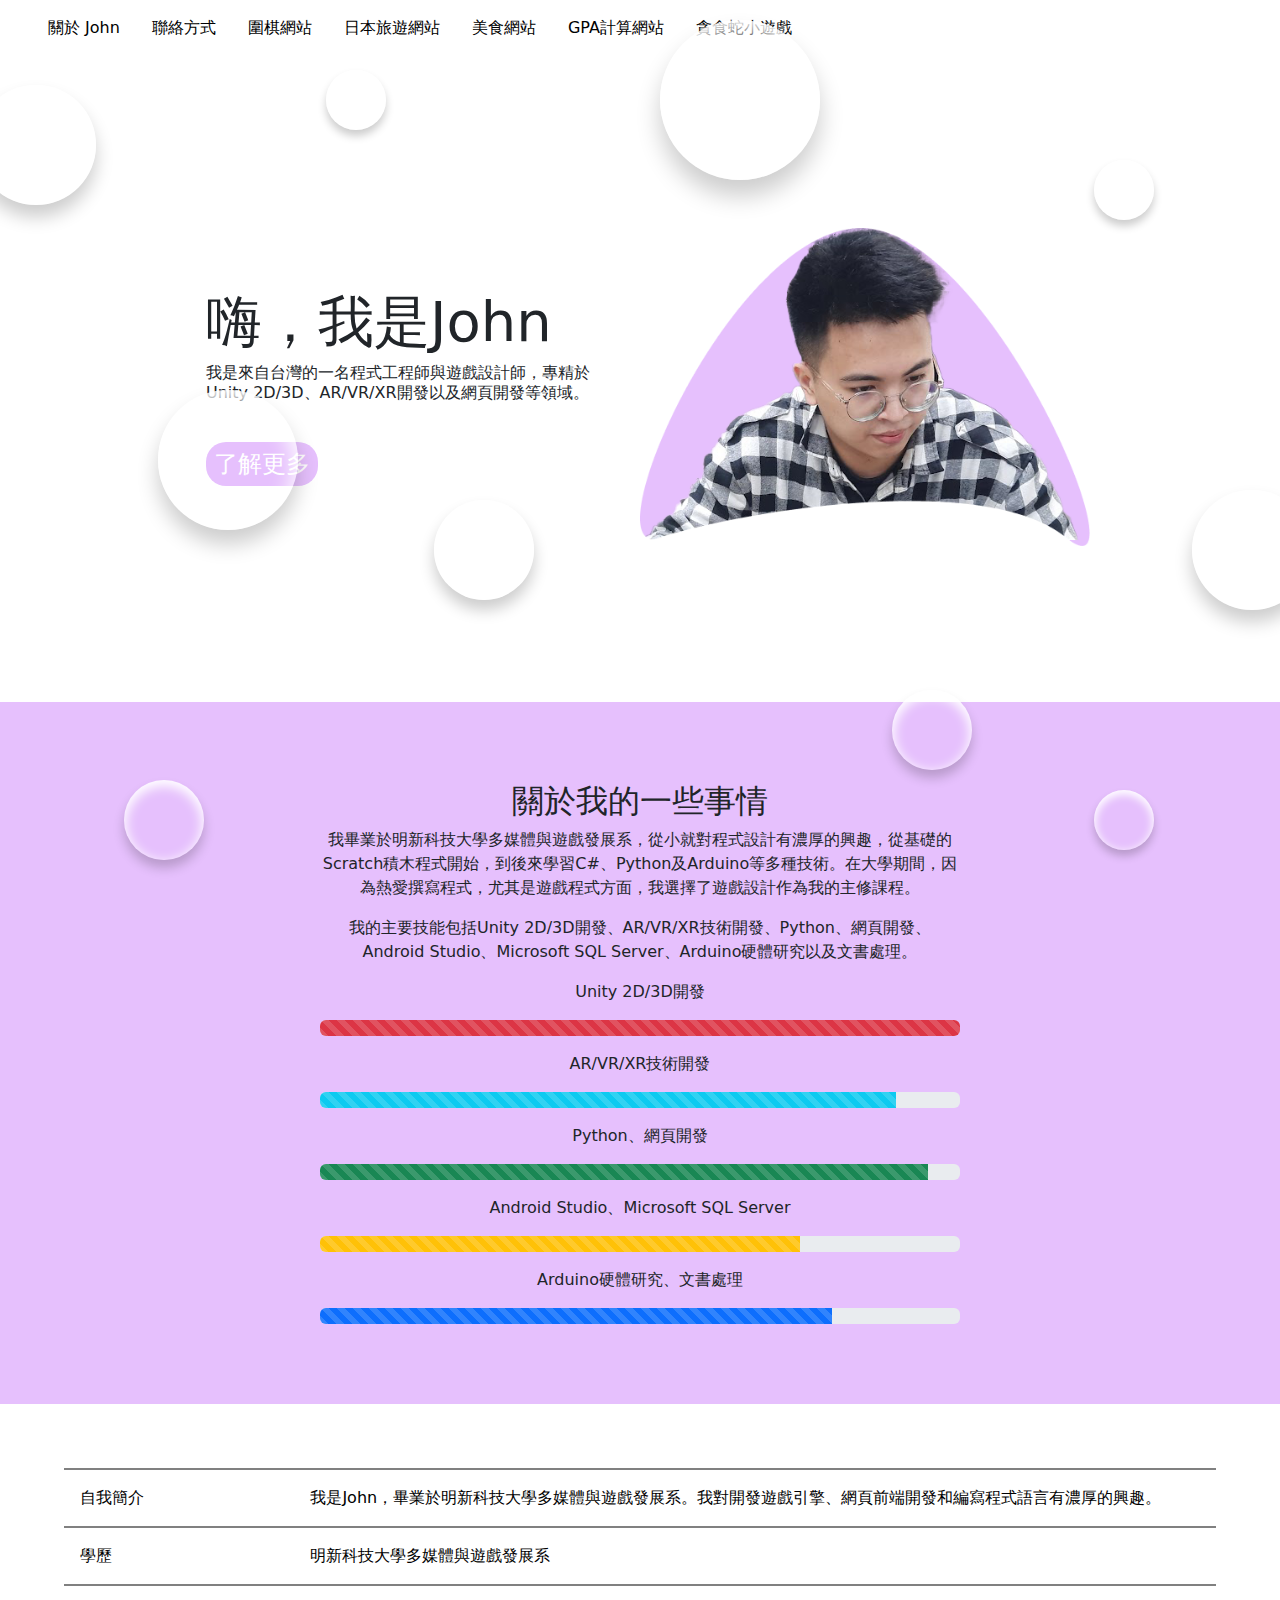
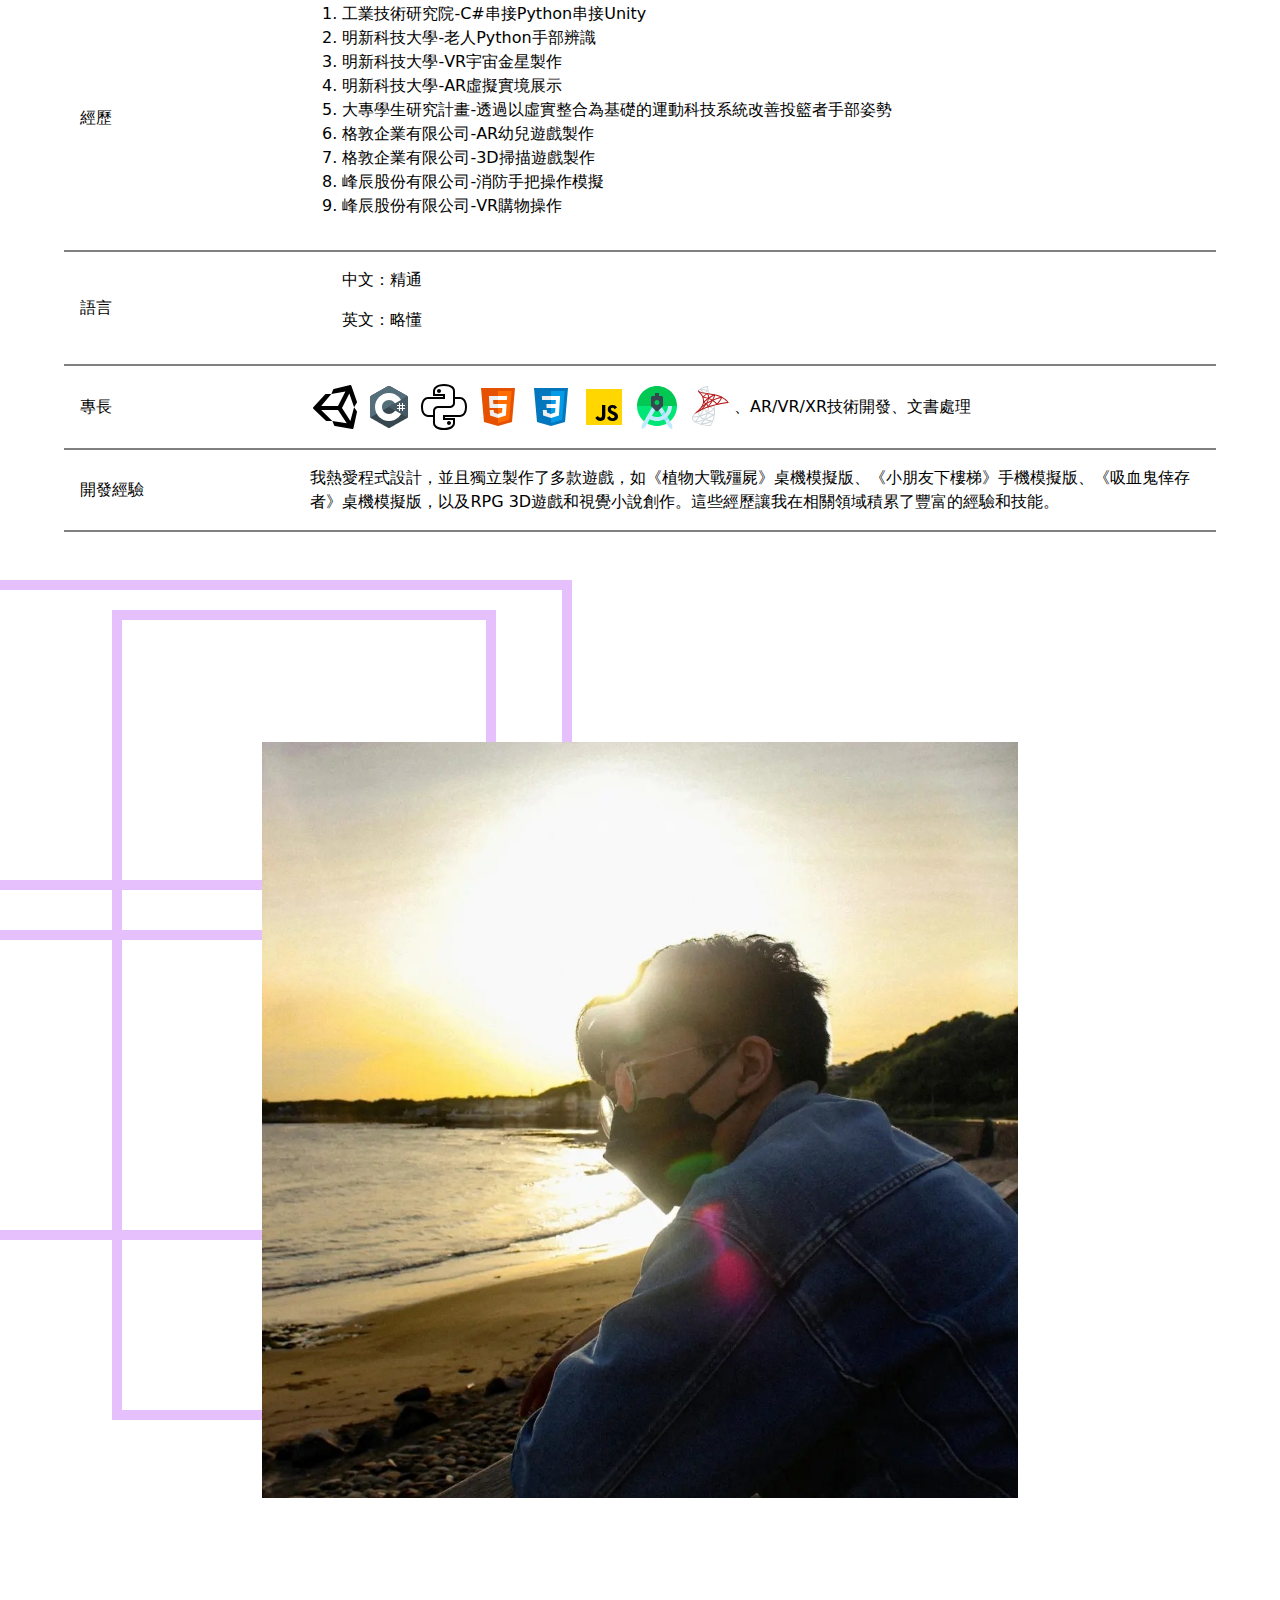
==== commit 91ce8a06: "新增專案五" ====
--- a/index.html
+++ b/index.html
@@ -32,6 +32,11 @@
         <li>
           <a target="_blank" href="./Project/project 4/index.html"
             >GPA計算網站</a
+          >
+        </li>
+        <li>
+          <a target="_blank" href="./Project/project 5/index.html"
+            >貪食蛇小遊戲</a
           >
         </li>
       </ul>
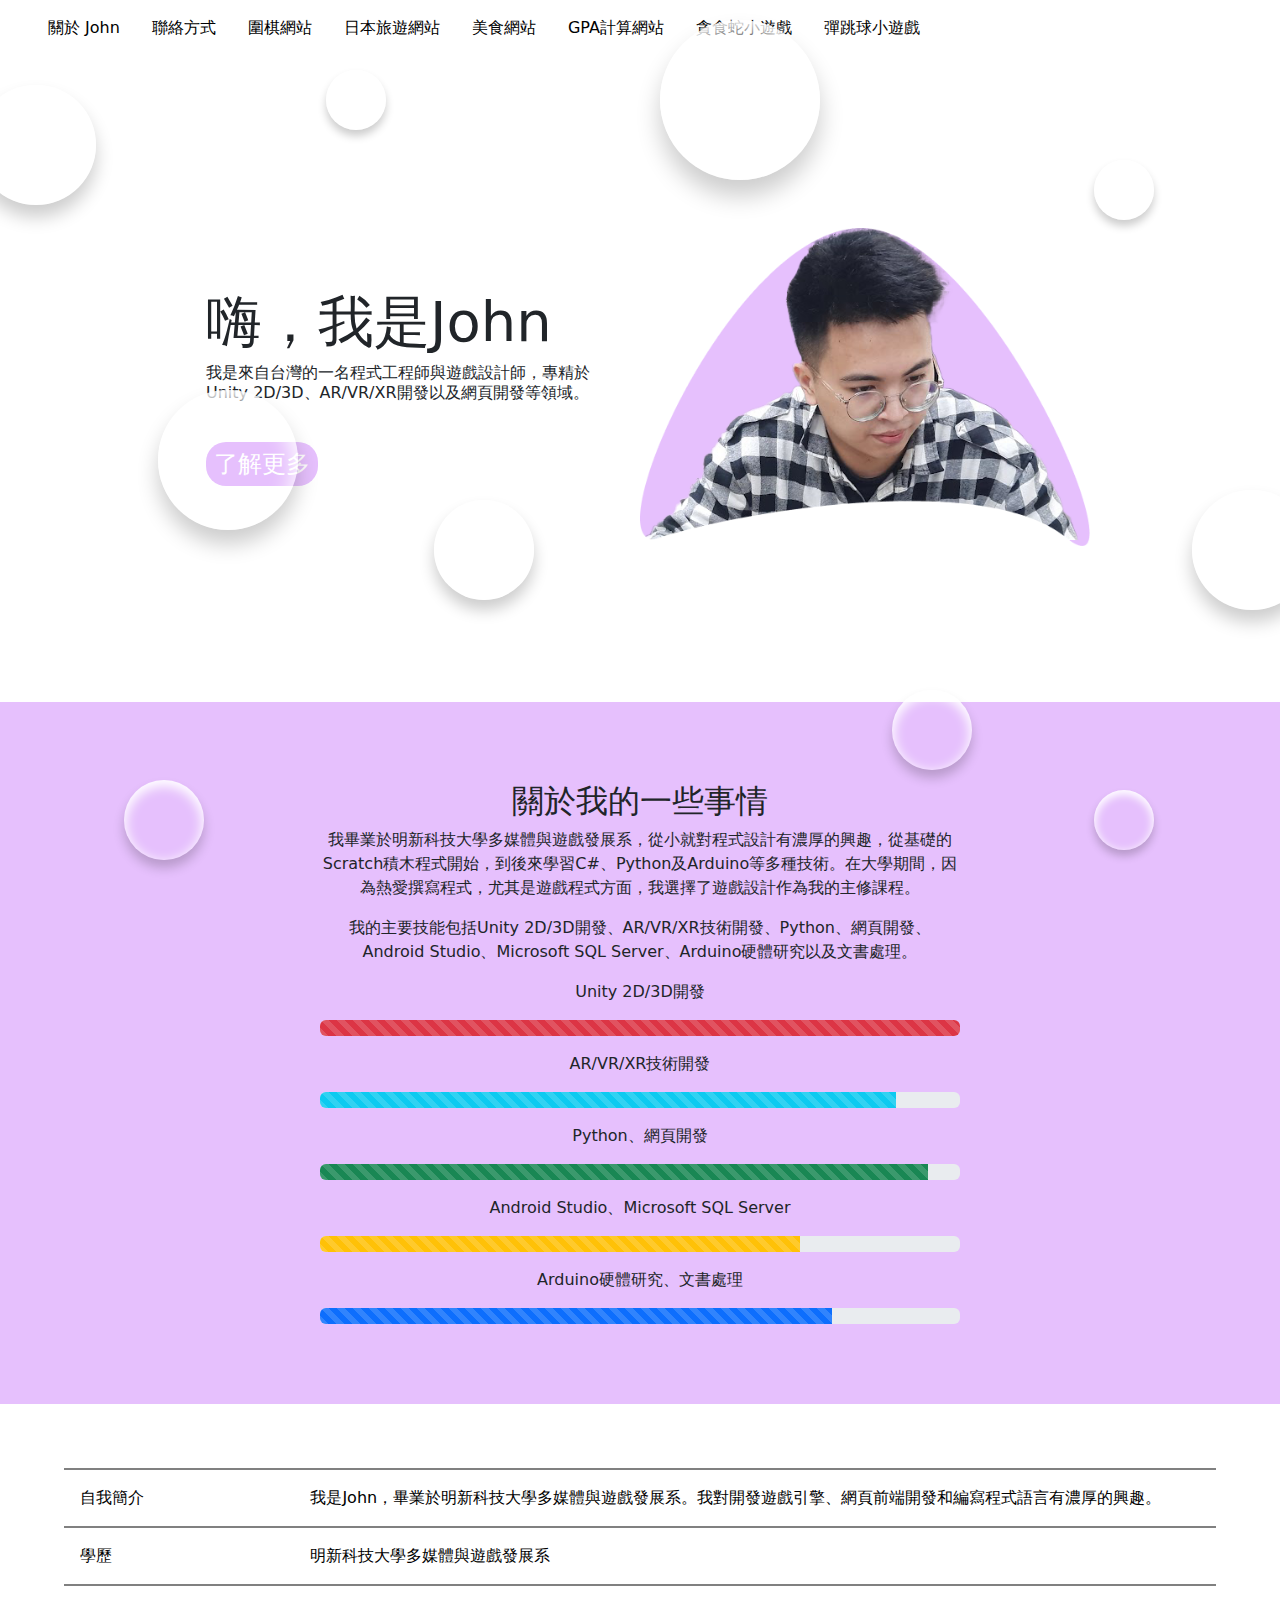
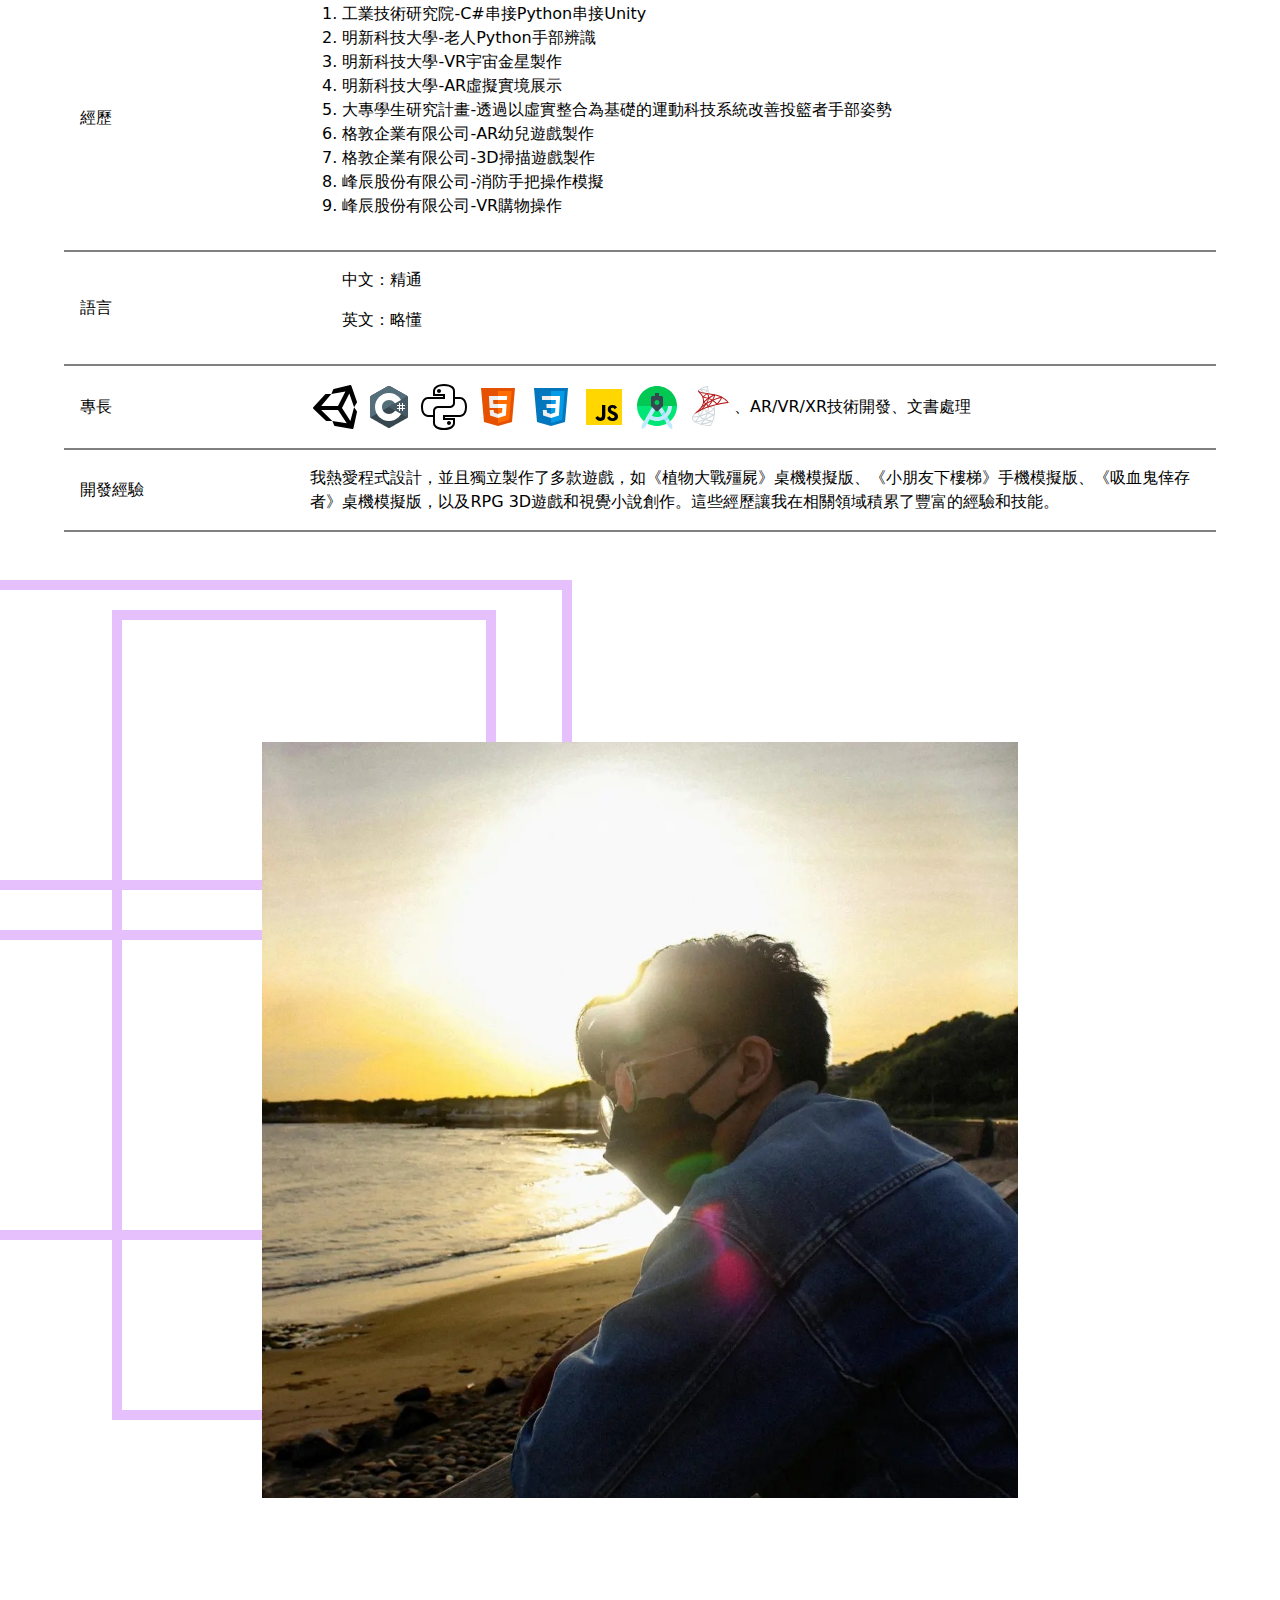
==== commit c4ed417e: "新增專案六" ====
--- a/index.html
+++ b/index.html
@@ -37,6 +37,11 @@
         <li>
           <a target="_blank" href="./Project/project 5/index.html"
             >貪食蛇小遊戲</a
+          >
+        </li>
+        <li>
+          <a target="_blank" href="./Project/project 6/index.html"
+            >彈跳球小遊戲</a
           >
         </li>
       </ul>
